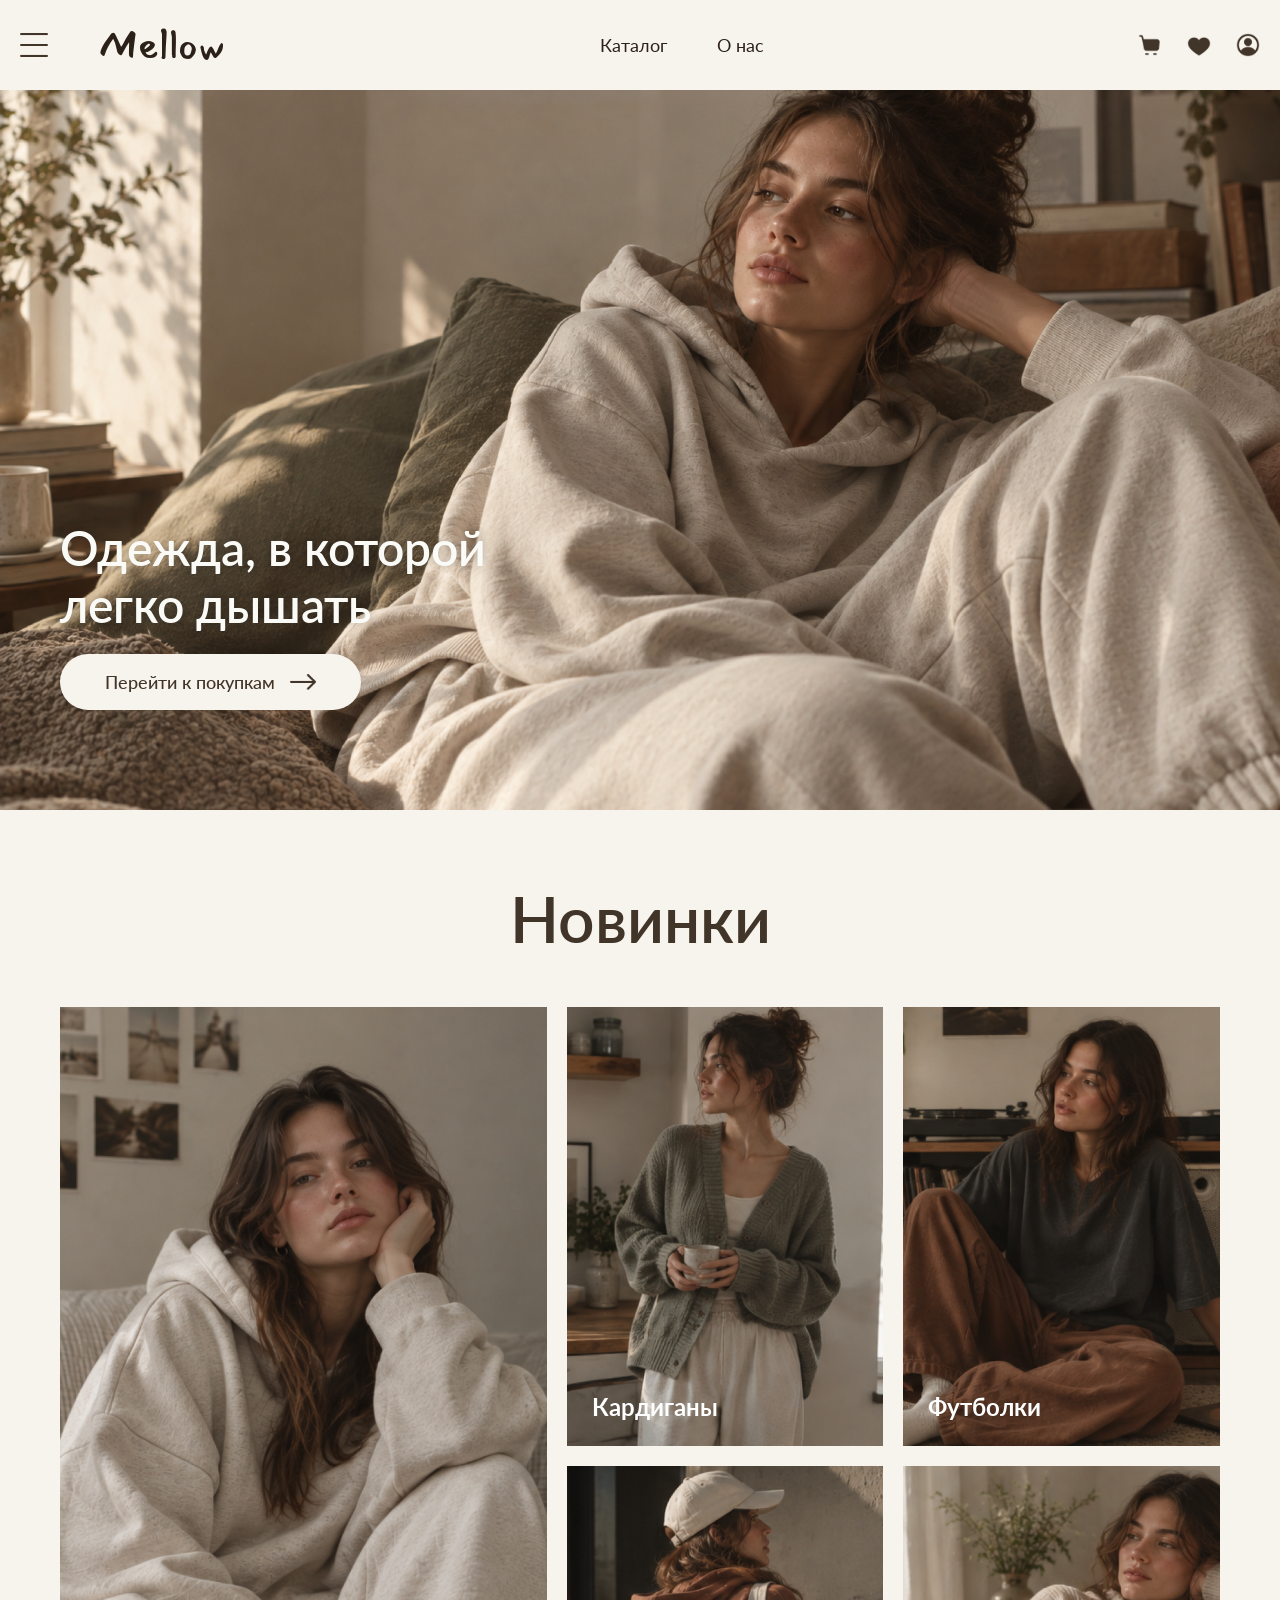
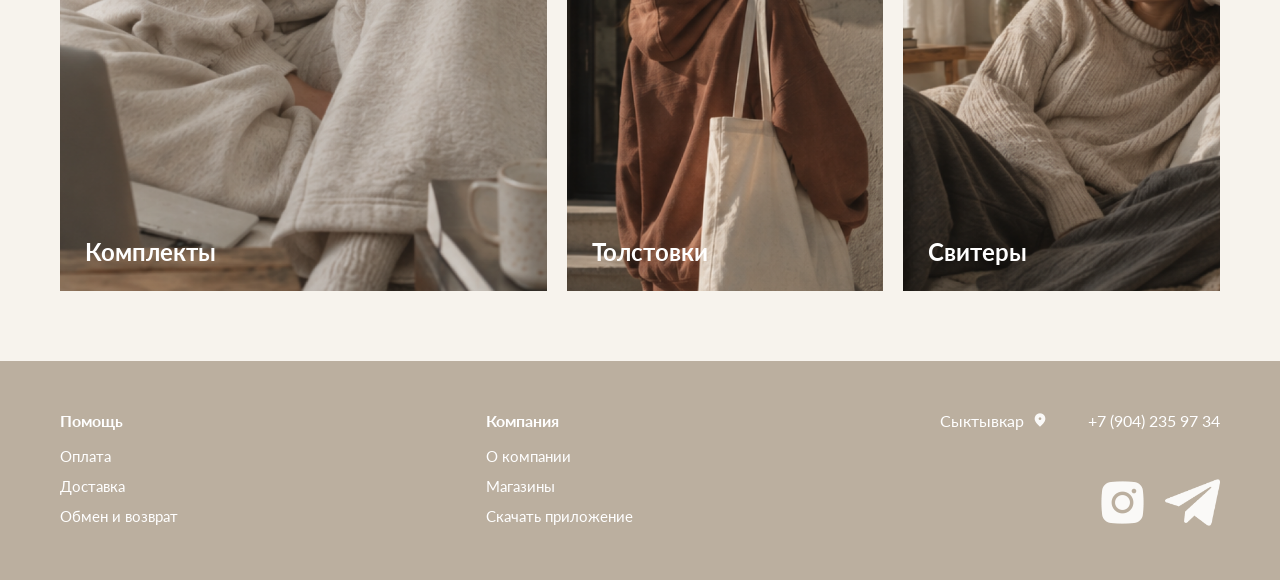
==== index.html @ e4531817 "иконка корзины стала ссылкой" ====
<!DOCTYPE html>
<html lang="en">
<head>
    <meta charset="UTF-8">
    <meta name="viewport" content="width=device-width, initial-scale=1.0">
    <link rel="stylesheet" href="css/style.css">
    <link rel="preconnect" href="https://fonts.googleapis.com">
    <link rel="preconnect" href="https://fonts.gstatic.com" crossorigin>
    <link href="https://fonts.googleapis.com/css2?family=Lato:ital,wght@0,100;0,300;0,400;0,700;0,900;1,100;1,300;1,400;1,700;1,900&family=Mansalva&display=swap" rel="stylesheet">
    <title>Mellow</title>
</head>
<body>
    <header>
        <div class="logo-menu">
            <img src="img/menu.png" alt="" class="menu-icon">
            <a href="index.html" class="logo">Mellow</a>
        </div>
        <nav class="header">
            <a href="catalog.html">Каталог</a>
            <a href="about.html">О нас</a>
        </nav>
        <div class="header-icons">
            <a href="/cart.html">
                <img src="img/cart.png" alt="Корзина">
            </a>
            <img src="img/heart.png" alt="Избранное">
            <img src="img/account.png" alt="Аккаунт">
        </div>
    </header>
    <main>
        <div class="banner">
            <div class="banner-text">
                <h1>Одежда, в которой легко дышать</h1>
                <a href="catalog.html" class="banner-button">
                    <p>Перейти к покупкам</p>
                    <img src="img/arrow.png" alt="">
                </a>
            </div>
        </div>
        <div class="new">
            <h2>Новинки</h2>
            <div class="new-grid">
            <div class="new-card new-card-big">
                <img src="img/sets.png" alt="">
                <p>Комплекты</p>
            </div>
            <div class="new-column">
                <div class="new-card">
                    <img src="img/cardigans.png" alt="">
                    <p>Кардиганы</p>
                </div>
                <div class="new-card">
                    <img src="img/tshirts.png" alt="">
                    <p>Футболки</p>
                </div>
                <div class="new-card">
                    <img src="img/hoodies.png" alt="">
                    <p>Толстовки</p>
                </div>
                <div class="new-card">
                    <img src="img/sweaters.png" alt="">
                    <p>Свитеры</p>
                </div>
            </div>
        </div>
        </div>
    </main>
    <footer>
        <div class="footer-column">
            <h3>Помощь</h3>
            <a href="#">Оплата</a>
            <a href="#">Доставка</a>
            <a href="#">Обмен и возврат</a>
        </div>
        <div class="footer-column">
            <h3>Компания</h3>
            <a href="about.html">О компании</a>
            <a href="#">Магазины</a>
            <a href="#">Скачать приложение</a>
        </div>
        <div class="contacts">
            <div class="footer-contacts">
                <p>Сыктывкар <img src="img/pin.png" alt=""></p>
                <p>+7 (904) 235 97 34</p>
            </div>
            <div class="footer-social">
                <img src="img/instagram.png" alt="">
                <img src="img/telegram.png" alt="">
            </div>
        </div>
    </footer>
</body>
</html>
---- css/style.css ----
body{
    margin: 0;
    padding: 0;
    font-family: "Lato", sans-serif;
    background-color: #F7F3ED;
}
header{
    width: 100%;
    height: 90px;
    padding: 0 20px;
    box-sizing: border-box;
    display: flex;
    align-items: center;
    justify-content: space-between;
    background-color: #F7F3ED;
}
.menu-icon{
    height: 24px;
    transition: all 0.3s ease;
}
.menu-icon:hover{
    height: 24px;
    cursor: pointer;
    transform: scale(1.05);
}
.logo{
    margin: 0;
    font-family: "Mansalva", sans-serif;
    font-weight: 400;
    font-size: 40px;
    text-decoration: none;
    color: #2B2118;
}
.logo-menu{
    display: flex;
    justify-content: center;
    gap: 50px;
    align-items: center;
}
.header{
    display: flex;
    gap: 50px;
}
.header > a{
    text-decoration: none;
    color: #2B2118;
    font-size: 18px;
    transition: all 0.3s ease;
}
.header > a:hover{
    color: #8A7B68;
    cursor: pointer;
    transform: scale(1.05);
}
.header-icons {
    display: flex;
    align-items: center;
    gap: 25px;
}

.header-icons a {
    display: flex;
    align-items: center;
    justify-content: center;
    text-decoration: none;
}

.header-icons img {
    height: 24px;
    cursor: pointer;
    transition: all 0.3s ease;
}

.header-icons img:hover {
    transform: scale(1.1);
}

.banner{
    width: 100%;
    position: relative;
    aspect-ratio: 16 / 9;
    background-image: url('../img/banner.png');
    background-size: cover;
    background-position: center;
}
.banner-text{
    position: absolute;
    bottom: 100px;
    left: 60px;
    display: flex;
    flex-direction: column;
    align-items: flex-start;
    gap: 20px;
}
.banner-text > h1{
    margin: 0;
    width: 500px;
    font-size: 48px;
    font-weight: 600;
    line-height: 1.2;
    color: #FAFAF7;
    text-shadow: 0 0 10px rgba(0, 0, 0, 0.251);
}
.banner-button{
    padding: 17px 45px;
    box-sizing: border-box;
    display: flex;
    align-items: center;
    gap: 15px;
    background-color: #F7F3ED;
    border-radius: 50px;
    text-decoration: none;
    transition: all 0.3s ease;
}
.banner-button:hover{
    background-color: #E8E1D5;
    transform: scale(1.03);
    cursor: pointer;
}
.banner-button > p{
    margin: 0;
    font-size: 18px;
    font-weight: 500;
    color: #403528;
}
.banner-button > img{
    height: 16px;
}
.new{
    width: 100%;
    padding: 70px 60px;
    box-sizing: border-box;
    display: flex;
    flex-direction: column;
    align-items: center;
    gap: 50px;
}
.new > h2{
    margin: 0;
    font-size: 64px;
    font-weight: 600;
    color: #403528;
}
.new-grid{
    width: 100%;
    display: flex;
    gap: 20px;
}
.new-card-big{
    width: 34%;
    display: flex;
    flex-direction: column;
}
.new-card-big > img{
    height: 900px;
}
.new-column{
    width: 66%;
    display: flex;
    flex-wrap: wrap;
    gap: 20px;
}
.new-card{
    width: calc(50% - 10px);
}
.new-card > img{
    height: 440px;
}
.new-card{
    position: relative;
    display: flex;
    overflow: hidden;
    cursor: pointer;
    transition: all 0.3s ease;
}
.new-card > img{
    width: 100%;
    height: 100%;
    object-fit: cover;
    display: block;
}
.new-card:hover{
    box-shadow: 0 0 10px #2b21186f;
    transform: scale(1.01);
}
.new-card > p{
    position: absolute;
    bottom: 25px;
    left: 25px;
    margin: 0;
    font-size: 24px;
    font-weight: 700;
    color: #FFFFFF;
}
footer{
    width: 100%;
    padding: 50px 60px;
    box-sizing: border-box;
    display: flex;
    justify-content: space-between;
    align-items: flex-start;
    background-color: #BBAF9F;
}
.footer-column{
    display: flex;
    flex-direction: column;
    gap: 12px;
}
.footer-column > h3{
    margin: 0 0 5px 0;
    font-size: 16px;
    color: #FFFFFF;
}
.footer-column > a{
    text-decoration: none;
    font-size: 15px;
    color: #FFFFFF;
    transition: all 0.3s ease;
}
.footer-column > a:hover{
    color: #403528;
    cursor: pointer;
}
.contacts{
    display: flex;
    flex-direction: column;
    justify-content: space-between;
    align-items: flex-end;
    gap: 45px;
}
.footer-contacts{
    display: flex;
    align-items: flex-end;
    gap: 40px;
}
.footer-contacts > p{
    margin: 0;
    display: flex;
    align-items: center;
    gap: 8px;
    font-size: 16px;
    color: #FFFFFF;
}
.footer-contacts > p > img{
    height: 16px;
}
.footer-social{
    display: flex;
    gap: 15px;
}
.footer-social > img{
    height: 55px;
    cursor: pointer;
    transition: all 0.3s ease;
}
.footer-social > img:hover{
    transform: scale(1.1);
}
.banner-catalog{
    width: 100%;
    position: relative;
    aspect-ratio: 16 / 9;
    background-image: url('../img/banner-catalog.png');
    background-size: cover;
    background-position: center;
}
#catalog{
    font-size: 64px;
    margin-bottom: 0;
}
.gender{
    display: flex;
    gap: 20px;
}
.gender > a{
    padding: 17px 45px;
    box-sizing: border-box;
    display: flex;
    align-items: center;
    border: 3px solid #FAFAF7;
    border-radius: 50px;
    text-decoration: none;
    transition: all 0.3s ease;
    color: #FAFAF7;
    font-size: 28px;
}
.gender > a:hover{
    background-color: #FAFAF7;
    color: #403528;
    cursor: pointer;
}
.women{
    display: flex;
    flex-direction: column;
    justify-content: center;
    align-items: center;
}
.women > h2{
    font-size: 64px;
    font-weight: 600;
    color: #403528;
}
.filter{
    display: flex;
    justify-content: center;
    align-items: center;
    gap: 20px;
    margin-bottom: 50px;
}
.filter > a{
    padding: 10px 35px;
    box-sizing: border-box;
    display: flex;
    align-items: center;
    border: 3px solid #BCB09C;
    border-radius: 50px;
    text-decoration: none;
    transition: all 0.3s ease;
    color: #BCB09C;
    font-size: 28px;
}
.filter > a:hover{
    background-color: #BCB09C;
    color: #FAF9F7;
    cursor: pointer;
}
.filter > img{
    height: 51px;
    transition: all 0.3s ease;
}
.filter > img:hover{
    transform: scale(1.03);
    cursor: pointer;
}
.two-cards{
    display: flex;
    gap: 30px;
}
.image{
    position: relative;
}
.image > img{
    height: 659px;
    z-index: 1;
}
.add-cart{
    width: 40px;
    height: 40px;
    position: absolute;
    bottom: 20px;
    left: 20px;
    z-index: 2;
    border-radius: 15px;
    background: rgba(255, 255, 255, 0.2);
    backdrop-filter: blur(10px);
    border: 1px solid rgba(255, 255, 255, 0.3);
    display: flex;
    justify-content: center;
    align-items: center;
    transition: all 0.3s ease;
}
.add-cart:hover{
    transform: scale(1.05);
    background: rgba(255, 255, 255, 0.498);
    cursor: pointer;
}
.add-cart > img{
    height: 24px;
}
.info-card > p{
    font-size: 20px;
    color: #403528;
    margin-top: 7px;
}
.info-card > span{
    font-size: 18px;
    color: #403528;
    margin-top: 3px;
}
.info{
    display: flex;
    justify-content: space-between;
    align-items: center;
}
.info > img{
    height: 40px;
    transition: all 0.3s ease;
}
.info > img:hover{
    transform: scale(1.05);
    cursor: pointer;
}
.more{
    width: 86%;
    display: flex;
    justify-content: right;
}
.more > button{
    width: 250px;
    display: flex;
    background: none;
    border: none;
    align-items: center;
    justify-content: center;
    gap: 10px;
}
.more > button > p{
    font-size: 20px;
    color:#403528;
    transition: all 0.3s ease;
}
.more > button > p:hover{
    text-decoration: underline;
    cursor: pointer;
}
.more > button > img{
    height: 24px;
    transition: all 0.3s ease;
}
.more > button > img:hover{
    cursor: pointer;
    transform: scale(1.05);
}

/* ===== КОРЗИНА ===== */
.cart {
    display: flex;
    gap: 70px;
    width: 1200px;
    margin: 40px auto 0;
    padding: 0 76px;
}

.cart-left {
    width: 666px;
    display: flex;
    flex-direction: column;
    gap: 25px;
}

.cart-item {
    display: flex;
    height: 178px;
    padding: 16px 20px 16px 23px;
    border: 1px solid #403528;
    color: #403528;
}

.cart-img {
    width: 128px;
    height: 146px;
    border-radius: 13px;
    object-fit: cover;
}

.cart-info {
    flex: 1;
    margin-left: 11px;
    display: flex;
    flex-direction: column;
    color: #403528;
}

.hit {
    font-size: 12px;
    font-weight: 700;
    color: #DE1313;
    margin-bottom: 6px;
}

.title {
    font-size: 12px;
    line-height: 14px;
    max-width: 314px;
    color: #403528;
}

.size {
    font-size: 12px;
    line-height: 14px;
    margin-top: 24px;
    color: #403528;
}

.icons {
    display: flex;
    gap: 11px;
    margin-top: auto;
}

.icons img {
    width: 20px;
    height: 20px;
    cursor: pointer;
}

.cart-side {
    display: flex;
    gap: 32px;
    margin-left: auto;
    padding-top: 20px;
}

.price {
    font-size: 12px;
    white-space: nowrap;
    color: #403528;
}

.qty {
    display: flex;
    align-items: center;
    justify-content: space-between;
    width: 69px;
    height: 20px;
    padding: 0 6px;
    background: #D9D9D9;
    border: 1px solid #403528;
    font-size: 12px;
    color: #403528;
}

.qty button {
    border: none;
    background: none;
    font-size: 16px;
    cursor: pointer;
    color: #403528;
    font-family: 'Lato', sans-serif;
}

/* Правая колонка */
.cart-right-block {
    width: 345px;
    color: #403528;
}

.checkout {
    width: 100%;
    height: 38px;
    border: none;
    border-radius: 40px;
    background: #F0F0F0;
    color: #403528;
    font-family: 'Lato', sans-serif;
    font-size: 15px;
    cursor: pointer;
    transition: background 0.2s, transform 0.1s;
}

.checkout:hover {
    background: #e2e2e2;
}

.checkout:active {
    background: #d4d4d4;
    transform: scale(0.98);
}

.note {
    font-size: 12px;
    color: #D4CDCD;
    text-align: center;
    margin-top: 9px;
}

.order {
    margin-top: 37px;
    padding: 18px 23px 20px 26px;
    background: #F0F0F0;
    color: #403528;
}

.promo {
    width: 100%;
    height: 32px;
    padding: 0 8px;
    background: #E1E1E1;
    border: none;
    outline: none;
    font-family: 'Lato', sans-serif;
    font-size: 15px;
    color: #403528;
}

.promo::placeholder {
    color: #C2C2C2;
}

.promo:focus {
    background: #d9d9d9;
}

.row {
    display: flex;
    justify-content: space-between;
    margin-top: 22px;
    font-size: 15px;
    color: #403528;
}

.row.small {
    margin-top: 4px;
    font-size: 12px;
    color: rgba(64, 53, 40, 0.5);
}

.total {
    font-size: 16px;
    font-weight: 700;
    margin-top: 35px;
    color: #403528;
}

.line {
    border-top: 3px solid rgba(68, 237, 53, 0.5);
    margin-top: 12px;
}

.delivery {
    display: flex;
    align-items: center;
    gap: 8px;
    margin-top: 9px;
    font-size: 12px;
    color: #403528;
}

.delivery img {
    width: 20px;
    height: 20px;
}

/* Преимущества */
.benefits {
    margin-top: 23px;
    padding: 9px 16px 10px;
    background: #D9D9D9;
    color: #403528;
}

.benefits-title {
    font-size: 15px;
    font-weight: 700;
    margin-bottom: 14px;
    color: #403528;
}

.benefit {
    display: flex;
    align-items: center;
    gap: 4px;
    margin-bottom: 6px;
    font-size: 11px;
    line-height: 13px;
    color: #403528;
}

.benefit img {
    width: 20px;
    height: 20px;
}

/* Примечания */
.cart-notes {
    width: 1200px;
    margin: 50px auto 40px;
    text-align: center;
    color: #403528;
}

.cart-notes p {
    max-width: 624px;
    margin: 0 auto 31px;
    font-size: 15px;
    font-weight: 700;
    line-height: 18px;
    color: #403528;
}

.cart-notes p:last-child {
    max-width: 587px;
    margin-bottom: 0;
}
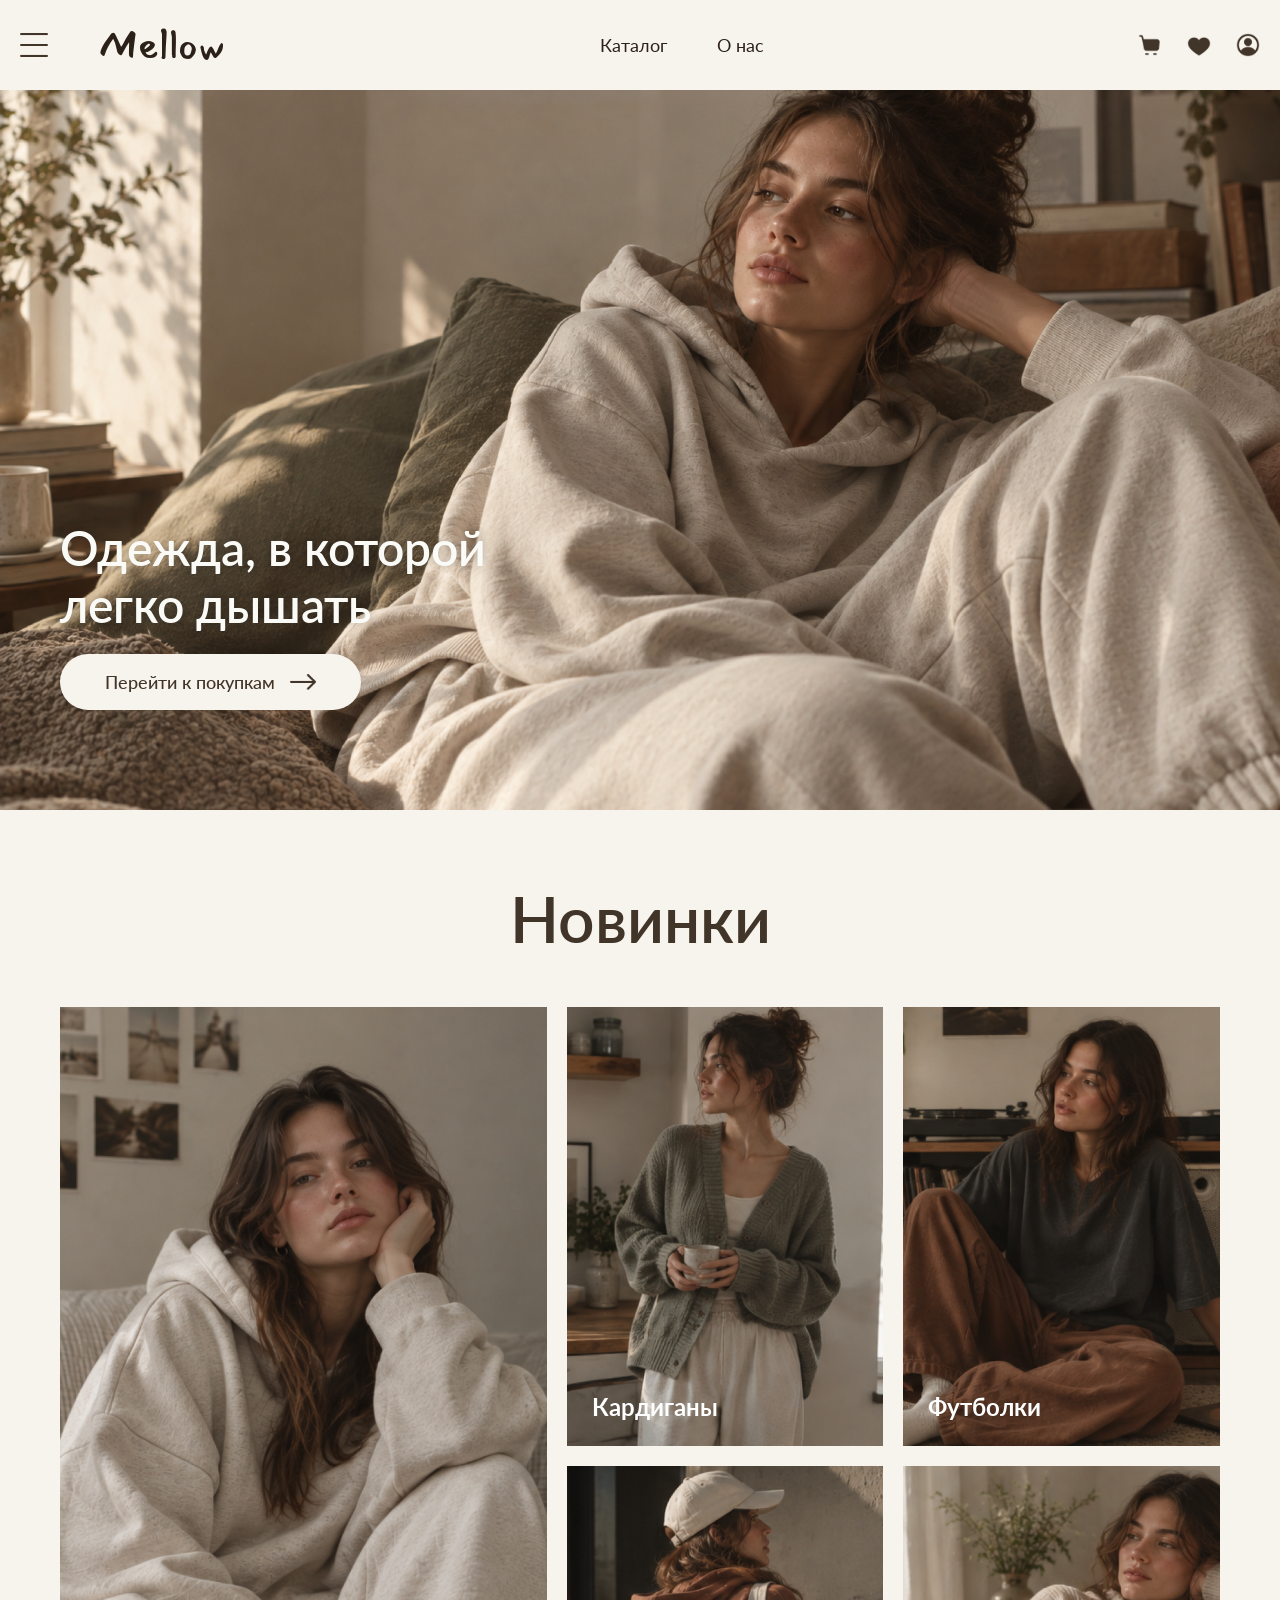
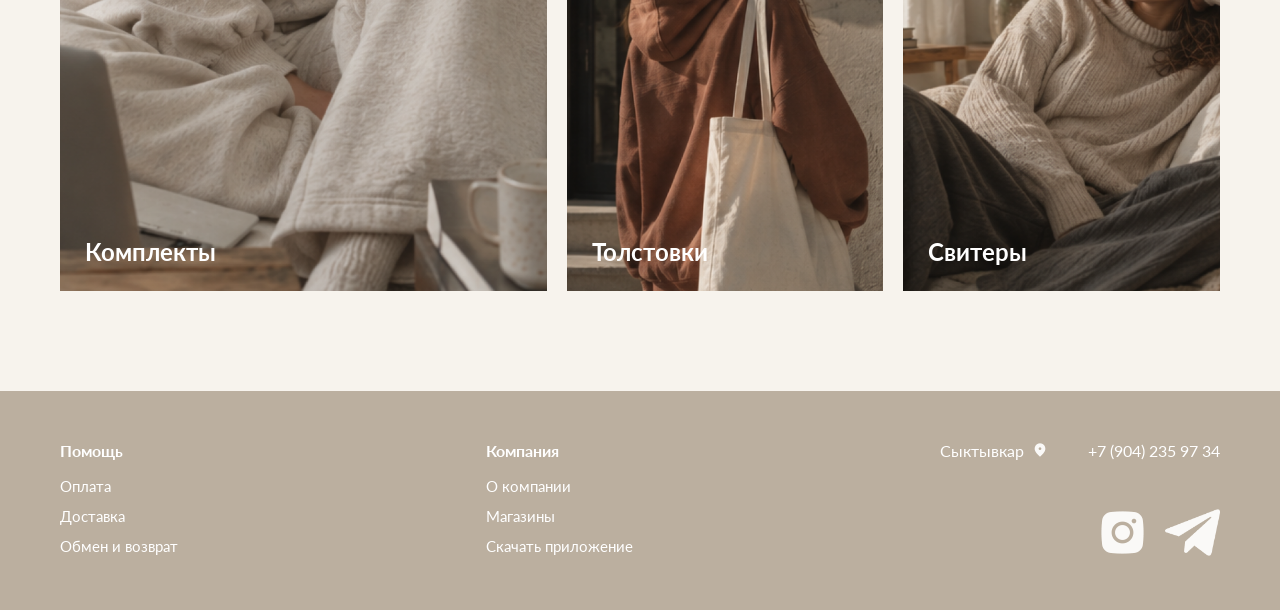
==== commit 928a6066: "О нас" ====
--- a/index.html
+++ b/index.html
@@ -20,14 +20,14 @@
             <a href="about.html">О нас</a>
         </nav>
         <div class="header-icons">
-            <a href="/cart.html">
+            <a href="cart.html">
                 <img src="img/cart.png" alt="Корзина">
             </a>
             <img src="img/heart.png" alt="Избранное">
             <img src="img/account.png" alt="Аккаунт">
         </div>
     </header>
-    <main>
+    <main class="index">
         <div class="banner">
             <div class="banner-text">
                 <h1>Одежда, в которой легко дышать</h1>
--- a/css/style.css
+++ b/css/style.css
@@ -3,6 +3,13 @@
     padding: 0;
     font-family: "Lato", sans-serif;
     background-color: #F7F3ED;
+}
+.about, .catalog, .index{
+    display: flex;
+    justify-content: center;
+    align-items: center;
+    flex-direction: column;
+    padding-bottom: 30px;
 }
 header{
     width: 100%;
@@ -335,9 +342,11 @@
 .two-cards{
     display: flex;
     gap: 30px;
+    margin-bottom: 20px;
 }
 .image{
     position: relative;
+    transition: all 0.3s ease;
 }
 .image > img{
     height: 659px;
@@ -371,6 +380,11 @@
     font-size: 20px;
     color: #403528;
     margin-top: 7px;
+    transition: all 0.3s ease;
+}
+.info-card > p:hover{
+    text-decoration: underline;
+    cursor: pointer;
 }
 .info-card > span{
     font-size: 18px;
@@ -391,7 +405,7 @@
     cursor: pointer;
 }
 .more{
-    width: 86%;
+    width: 100%;
     display: flex;
     justify-content: right;
 }
@@ -422,6 +436,213 @@
     transform: scale(1.05);
 }
 
+.banner-about{
+    width: 100%;
+    position: relative;
+    aspect-ratio: 16 / 9;
+    background-image: url('../img/banner-about.png');
+    background-size: cover;
+    background-position: center;
+}
+.banner-text-about{
+    position: absolute;
+    bottom: 200px;
+    left: 60px;
+    display: flex;
+    flex-direction: column;
+    align-items: flex-start;
+    gap: 20px;
+}
+.banner-text-about > h1{
+    margin: 0;
+    width: 700px;
+    font-size: 48px;
+    font-weight: 600;
+    line-height: 1.2;
+    color: #FAFAF7;
+    text-shadow: 0 0 10px rgba(0, 0, 0, 0.251);
+}
+.banner-description{
+    position: absolute;
+    bottom: 34px;
+    right: 41px;
+    display: flex;
+    flex-direction: column;
+}
+.banner-description > p{
+    margin: 0;
+    width: 677px;
+    text-align: right;
+    font-size: 32px;
+    font-weight: 400;
+    color: #FAFAF7;
+    text-shadow: 0 0 10px rgba(0, 0, 0, 0.251);
+}
+.about-company{
+    display: flex;
+    flex-direction: column;
+    justify-content: center;
+    align-items: center;
+    width: 85%;
+    gap: 32px;
+}
+.about-company > h2{
+    font-size: 64px;
+    font-weight: 600;
+    color: #403528;
+}
+.about-company > span{
+    font-size: 32px;
+    font-weight: 400;
+    color: #403528;
+    text-align: justify;
+}
+.about-company > p{
+    font-size: 32px;
+    color: #403528;
+}
+.image-text{
+    display: flex;
+    justify-content: center;
+    align-items: center;
+    gap: 39px;
+}
+.image-about > img{
+    height: 565px;
+}
+.text-about{
+    display: flex;
+    flex-direction: column;
+    gap: 43px;
+}
+.text-about > span{
+    margin:0;
+    font-size: 32px;
+    font-weight: 400;
+    color: #403528;
+    text-align: justify;
+}
+.text-about > p{
+    margin:0;
+    font-size: 32px;
+    font-weight: 600;
+    color: #403528;
+}
+.contact{
+    width: 60%;
+    display: flex;
+    flex-direction: column;
+    align-items: center;
+    gap: 10px;
+    margin-top: 40px;
+}
+.contact > h3{
+    font-size: 64px;
+    color:#403528;
+    margin: 0;
+    text-align: center;
+    font-weight: 600;
+}
+.contact > p{
+    font-size: 32px;
+    color:#403528;
+    text-align: center;
+    margin: 0 0 20px 0;
+}
+.contact-form{
+    width: 100%;
+    display: flex;
+    flex-direction: column;
+    align-items: center;
+    gap: 30px;
+}
+.contact-form > input,
+.contact-form > textarea{
+    width: 100%;
+    border: 1px solid #BCB09C;
+    border-radius: 10px;
+    padding: 14px 16px;
+    background-color: #F5F2EB;
+    font-family: "Lato", sans-serif;
+    font-size: 18px;
+    color:#403528;
+    box-sizing: border-box;
+    transition: all 0.3s ease;
+}
+.contact-form > textarea{
+    resize: vertical;
+}
+.contact-form > input:focus,
+.contact-form > textarea:focus{
+    border: 2px solid #403528;
+    outline: none;
+    color:#403528;
+}
+.contact-form > input::placeholder,
+.contact-form > textarea::placeholder{
+    color:#BCB09C;
+    font-size: 18px;
+}
+.contact-check{
+    display: flex;
+    align-items: center;
+    gap: 12px;
+    font-size: 16px;
+    color:#BCB09C;
+}
+.contact-check > input{
+    appearance: none;
+    -webkit-appearance: none;
+    width: 24px;
+    height: 24px;
+    min-width: 24px;
+    border-radius: 7px;
+    border: 2px solid #BCB09C;
+    background-color: #F5F2EB;
+    position: relative;
+    cursor: pointer;
+    transition: all 0.3s ease;
+}
+.contact-check > input:hover{
+    border-color: #897d68;
+}
+.contact-check > input:checked{
+    background-color: #897d68;
+    border-color: #897d68;
+}
+.contact-check > input:checked::after{
+    content: "";
+    position: absolute;
+    left: 7px;
+    top: 2px;
+    width: 6px;
+    height: 12px;
+    border: solid #F5F2EB;
+    border-width: 0 2px 2px 0;
+    transform: rotate(45deg);
+}
+.contact-check > span > a{
+    color:#BCB09C;
+    text-decoration: underline;
+}
+.contact-check > span > a:hover{
+    color:#897d68;
+}
+.contact-form > button{
+    background-color: #BCB09C;
+    color:#F5F2EB;
+    border: none;
+    border-radius: 20px;
+    font-family: "Lato", sans-serif;
+    font-size: 20px;
+    padding: 14px 60px;
+    transition: all 0.3s ease;
+}
+.contact-form > button:hover{
+    background-color: #897d68;
+    transform: scale(1.05);
+    cursor: pointer;
+}
 /* ===== КОРЗИНА ===== */
 .cart {
     display: flex;
@@ -681,4 +902,4 @@
 .cart-notes p:last-child {
     max-width: 587px;
     margin-bottom: 0;
-}+}
